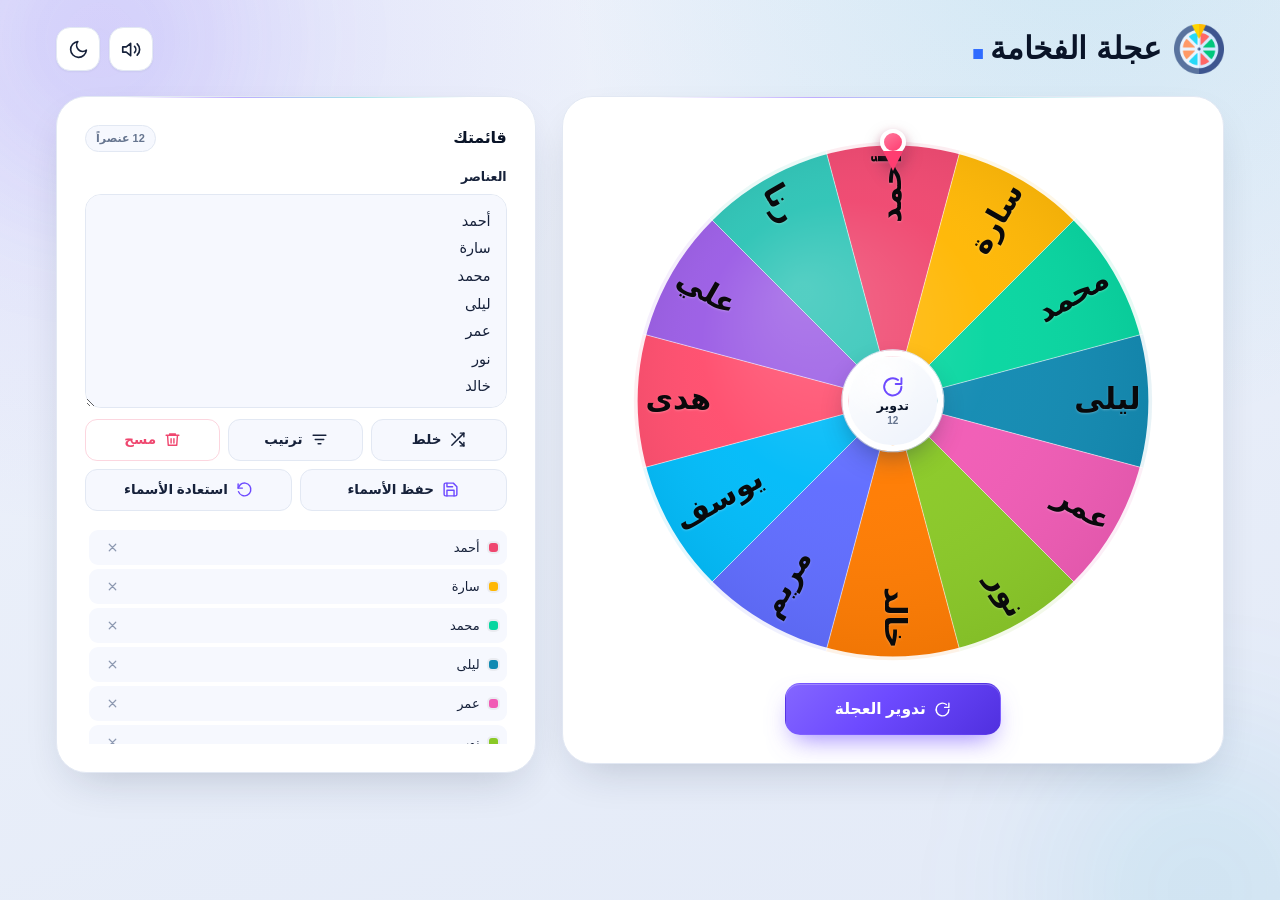
==== index.html @ 4a67983e "Add files via upload" ====
<!DOCTYPE html>
<html lang="ar" dir="rtl" data-theme="light">
<head>
  <meta charset="UTF-8" />
  <meta name="viewport" content="width=device-width, initial-scale=1.0, viewport-fit=cover" />
  <meta name="description" content="عجلة الفخامة — عجلة تفاعلية لاختيار اسم أو خيار عشوائي." />
  <meta id="themeColorMeta" name="theme-color" content="#f2f5fb" />
  <title>عجلة الفخامة — اختيار عشوائي</title>
  <link rel="icon" type="image/png" href="logo.png" />

  <!-- Set the theme before CSS paints to avoid a flash of the wrong theme. -->
  <script>
    (function () {
      try {
        var saved = localStorage.getItem("wheel.theme");
        var theme = saved || (window.matchMedia && window.matchMedia("(prefers-color-scheme: dark)").matches ? "dark" : "light");
        document.documentElement.dataset.theme = theme;
      } catch (error) {
        document.documentElement.dataset.theme = "light";
      }
    })();
  </script>

  <link rel="stylesheet" href="style.css" />
  <script src="script.js" defer></script>
</head>
<body>
  <div class="bg-orb bg-orb--one" aria-hidden="true"></div>
  <div class="bg-orb bg-orb--two" aria-hidden="true"></div>

  <div class="app">
    <header class="topbar">
      <div class="brand">
        <span class="brand__mark" aria-hidden="true">
          <img src="logo.png" alt="" width="512" height="512" decoding="async" />
        </span>
        <div class="brand__text">
          <h1>عجلة الفخامة<span class="brand__dot">.</span></h1>
        </div>
      </div>

      <div class="topbar__actions">
        <button id="soundToggle" class="icon-btn" type="button" aria-pressed="true" aria-label="إيقاف الصوت" title="إيقاف الصوت" data-sound="on">
          <svg class="icon icon--sound-on" viewBox="0 0 24 24" fill="none" stroke="currentColor" stroke-width="1.9" stroke-linecap="round" stroke-linejoin="round" aria-hidden="true">
            <path d="M11 5 6 9H2v6h4l5 4V5Z" />
            <path d="M15.5 8.5a5 5 0 0 1 0 7" />
            <path d="M18.5 5.5a9 9 0 0 1 0 13" />
          </svg>
          <svg class="icon icon--sound-off" viewBox="0 0 24 24" fill="none" stroke="currentColor" stroke-width="1.9" stroke-linecap="round" stroke-linejoin="round" aria-hidden="true">
            <path d="M11 5 6 9H2v6h4l5 4V5Z" />
            <path d="m16 9 6 6" />
            <path d="m22 9-6 6" />
          </svg>
        </button>

        <button id="themeToggle" class="icon-btn" type="button" aria-label="التبديل إلى الوضع الداكن" title="التبديل إلى الوضع الداكن">
          <svg class="icon icon--sun" viewBox="0 0 24 24" fill="none" stroke="currentColor" stroke-width="1.9" stroke-linecap="round" stroke-linejoin="round" aria-hidden="true">
            <circle cx="12" cy="12" r="4" />
            <path d="M12 2v2M12 20v2M4.93 4.93l1.41 1.41M17.66 17.66l1.41 1.41M2 12h2M20 12h2M4.93 19.07l1.41-1.41M17.66 6.34l1.41-1.41" />
          </svg>
          <svg class="icon icon--moon" viewBox="0 0 24 24" fill="none" stroke="currentColor" stroke-width="1.9" stroke-linecap="round" stroke-linejoin="round" aria-hidden="true">
            <path d="M21 12.79A9 9 0 1 1 11.21 3 7 7 0 0 0 21 12.79Z" />
          </svg>
        </button>
      </div>
    </header>

    <main class="layout">
      <section id="wheelCard" class="card wheel-card" aria-label="العجلة">
        <div class="wheel-stage" id="wheelStage">
          <div class="pointer" id="pointer" aria-hidden="true">
            <span class="pointer__cap"></span>
            <span class="pointer__tip"></span>
          </div>

          <canvas id="wheel" role="img" aria-label="عجلة فخامة ملونة. اضغط للتدوير."></canvas>

          <div class="empty-state" id="emptyState" hidden>
            <div class="empty-state__inner">
              <span class="empty-state__icon" aria-hidden="true">
                <svg viewBox="0 0 24 24" fill="none" stroke="currentColor" stroke-width="1.8" stroke-linecap="round" stroke-linejoin="round">
                  <circle cx="12" cy="12" r="9" />
                  <path d="M12 8v8M8 12h8" />
                </svg>
              </span>
              <strong>العجلة فارغة</strong>
              <p>أضف عنصراً واحداً على الأقل من القائمة لتبدأ.</p>
              <button id="emptyAddBtn" class="btn btn--ghost btn--sm" type="button">إضافة عناصر</button>
            </div>
          </div>

          <button class="hub" id="hub" type="button" aria-label="تدوير العجلة">
            <span class="hub__icon" aria-hidden="true">
              <svg viewBox="0 0 24 24" fill="none" stroke="currentColor" stroke-width="2" stroke-linecap="round" stroke-linejoin="round">
                <path d="M21 12a9 9 0 1 1-3.5-7.1" />
                <path d="M21 3v6h-6" />
              </svg>
            </span>
            <span class="hub__label">تدوير</span>
            <span class="hub__count" id="hubCount">12</span>
          </button>
        </div>

        <div class="wheel-actions">
          <button id="spinBtn" class="btn btn--primary btn--lg" type="button" aria-label="تدوير العجلة">
            <span class="btn__spinner" aria-hidden="true"></span>
            <svg class="btn__icon" viewBox="0 0 24 24" fill="none" stroke="currentColor" stroke-width="2" stroke-linecap="round" stroke-linejoin="round" aria-hidden="true">
              <path d="M21 12a9 9 0 1 1-3.5-7.1" />
              <path d="M21 3v6h-6" />
            </svg>
            <span class="btn__label">تدوير العجلة</span>
          </button>
        </div>

        <div class="last-result" id="lastResult" hidden>
          <span class="last-result__dot" id="lastResultDot" aria-hidden="true"></span>
          <span>آخر فائز:</span>
          <strong id="lastResultName"></strong>
        </div>
      </section>

      <aside class="card editor-card" aria-label="قائمة العناصر">
        <div class="card__head">
          <p class="eyebrow eyebrow--card">قائمتك</p>
          <span class="count-badge" id="countBadge" aria-live="polite">12 عنصراً</span>
        </div>

        <label class="field-label" for="entries">
          <span>العناصر</span>
        </label>
        <textarea id="entries" class="entries-input" spellcheck="false" autocomplete="off" placeholder="اكتب كل اسم في سطر منفصل…"></textarea>

        <div class="editor-toolbar">
          <button id="shuffleBtn" class="btn btn--ghost" type="button">
            <svg viewBox="0 0 24 24" fill="none" stroke="currentColor" stroke-width="2" stroke-linecap="round" stroke-linejoin="round" aria-hidden="true">
              <path d="M16 3h5v5" />
              <path d="M4 20 21 3" />
              <path d="M21 16v5h-5" />
              <path d="m15 15 6 6" />
              <path d="m4 4 5 5" />
            </svg>
            <span class="btn__label">خلط</span>
          </button>
          <button id="sortBtn" class="btn btn--ghost" type="button">
            <svg viewBox="0 0 24 24" fill="none" stroke="currentColor" stroke-width="2" stroke-linecap="round" stroke-linejoin="round" aria-hidden="true">
              <path d="M3 6h18M6 12h12M10 18h4" />
            </svg>
            <span class="btn__label">ترتيب</span>
          </button>
          <button id="clearBtn" class="btn btn--ghost btn--danger-ghost" type="button">
            <svg viewBox="0 0 24 24" fill="none" stroke="currentColor" stroke-width="2" stroke-linecap="round" stroke-linejoin="round" aria-hidden="true">
              <path d="M3 6h18M8 6V4h8v2M19 6l-1 14H6L5 6M10 11v6M14 11v6" />
            </svg>
            <span class="btn__label">مسح</span>
          </button>
          <button id="saveNamesBtn" class="btn btn--ghost btn--wide" type="button" title="حفظ القائمة الحالية في هذا المتصفح">
            <svg viewBox="0 0 24 24" fill="none" stroke="currentColor" stroke-width="2" stroke-linecap="round" stroke-linejoin="round" aria-hidden="true">
              <path d="M19 21H5a2 2 0 0 1-2-2V5a2 2 0 0 1 2-2h11l5 5v11a2 2 0 0 1-2 2Z" />
              <path d="M17 21v-8H7v8" />
              <path d="M7 3v5h8" />
            </svg>
            <span class="btn__label">حفظ الأسماء</span>
          </button>
          <button id="restoreNamesBtn" class="btn btn--ghost btn--wide" type="button" title="استعادة الأسماء المحفوظة">
            <svg viewBox="0 0 24 24" fill="none" stroke="currentColor" stroke-width="2" stroke-linecap="round" stroke-linejoin="round" aria-hidden="true">
              <path d="M3 4v6h6" />
              <path d="M3.5 15a9 9 0 1 0 2.6-9.9L3 10" />
            </svg>
            <span class="btn__label">استعادة الأسماء</span>
          </button>
        </div>

        <ul id="entriesList" class="entries-list" aria-label="عناصر العجلة"></ul>
      </aside>
    </main>
  </div>

  <div class="modal" id="winnerModal" hidden>
    <div class="modal__backdrop" data-close-modal></div>
    <div class="modal__card" id="winnerCard" role="dialog" aria-modal="true" aria-labelledby="winnerName">
      <button class="modal__close" id="modalCloseIcon" type="button" data-close-modal aria-label="إغلاق">
        <svg viewBox="0 0 24 24" fill="none" stroke="currentColor" stroke-width="2.2" stroke-linecap="round" aria-hidden="true">
          <path d="m6 6 12 12M18 6 6 18" />
        </svg>
      </button>

      <p class="eyebrow">الفائز هو</p>

      <div class="winner-stage" id="winnerStage">
        <span class="winner-stage__glow" aria-hidden="true"></span>
        <div class="fire-wrapper">
          <h2 class="winner-name" id="winnerName"></h2>
          <div class="fire-sparks" aria-hidden="true">
            <span class="spark"></span>
            <span class="spark"></span>
            <span class="spark"></span>
            <span class="spark"></span>
            <span class="spark"></span>
            <span class="spark"></span>
          </div>
        </div>
      </div>

      <div class="modal__actions">
        <button id="closeModalBtn" class="btn btn--primary" type="button">إغلاق</button>
      </div>
    </div>
    <div class="confetti-layer" id="confettiLayer" aria-hidden="true"></div>
  </div>

  <div class="toast" id="toast" role="status" aria-live="polite"></div>
</body>
</html>
---- style.css ----
/* ==========================================================================
   عجلة الفخامة — style.css
   واجهة عربية RTL متجاوبة، فاتحة وداكنة، بدون أي اعتماديات خارجية.
   ========================================================================== */

/* Title face: Tajawal 800 (self-hosted subsets) ---------------------------- */
@font-face {
  font-family: "Tajawal Title";
  font-style: normal;
  font-weight: 800;
  font-display: swap;
  src: url("fonts/tajawal-800-arabic.woff2") format("woff2");
  unicode-range: U+0600-06FF, U+0750-077F, U+0870-08FF, U+200C-200E,
    U+2010-2011, U+204F, U+2E41, U+FB50-FDFF, U+FE70-FEFC;
}

@font-face {
  font-family: "Tajawal Title";
  font-style: normal;
  font-weight: 800;
  font-display: swap;
  src: url("fonts/tajawal-800-latin.woff2") format("woff2");
  unicode-range: U+0000-00FF;
}

/* --------------------------------------------------------------------------
   1. Design tokens
   -------------------------------------------------------------------------- */
:root {
  color-scheme: light;

  --bg: #eef2fb;
  --bg-deep: #e3eaf7;
  --surface: #ffffff;
  --surface-2: #f6f8fe;
  --surface-3: #edf2fb;

  --text: #16213a;
  --text-strong: #0a1428;
  --muted: #66758f;
  --muted-2: #8d99b1;

  --border: #e2e8f3;
  --border-strong: #d2dbea;

  --accent: #6d4aff;
  --accent-strong: #5636e8;
  --accent-2: #06a9c7;
  --accent-soft: rgba(109, 74, 255, 0.11);
  --accent-soft-2: rgba(6, 169, 199, 0.12);

  --success: #10b981;
  --warning: #f59e0b;
  --danger: #ef476f;
  --danger-strong: #d92e57;
  --danger-soft: rgba(239, 71, 111, 0.11);

  --pointer: #ff3d71;
  --canvas-ring: rgba(255, 255, 255, 0.9);
  --canvas-line: rgba(255, 255, 255, 0.52);

  --toast-bg: #15213b;
  --toast-text: #ffffff;

  --shadow-xs: 0 1px 2px rgba(20, 33, 64, 0.05);
  --shadow-sm: 0 4px 14px rgba(20, 33, 64, 0.06);
  --shadow-md: 0 18px 46px -18px rgba(20, 33, 64, 0.24);
  --shadow-lg: 0 36px 90px -30px rgba(13, 24, 48, 0.42);
  --ring: 0 0 0 4px rgba(109, 74, 255, 0.16);

  --radius-sm: 10px;
  --radius: 16px;
  --radius-lg: 24px;
  --radius-xl: 30px;

  --font: "Segoe UI", "Noto Sans Arabic", "Noto Kufi Arabic", Tahoma,
    "Helvetica Neue", Arial, system-ui, sans-serif;
  --font-display: "Tajawal Title", "Segoe UI", Tahoma, Arial, sans-serif;
  --brand-dot: #2f6bff;

  --ease-out: cubic-bezier(0.22, 1, 0.36, 1);
  --ease-spring: cubic-bezier(0.2, 1.25, 0.32, 1);
}

[data-theme="dark"] {
  color-scheme: dark;

  --bg: #080c17;
  --bg-deep: #0b1120;
  --surface: #11182a;
  --surface-2: #0d1424;
  --surface-3: #182137;

  --text: #e9eefb;
  --text-strong: #ffffff;
  --muted: #98a4bd;
  --muted-2: #74819b;

  --border: #1e2942;
  --border-strong: #2a3754;

  --accent: #8b6dff;
  --accent-strong: #a18aff;
  --accent-2: #22d3ee;
  --accent-soft: rgba(139, 109, 255, 0.16);
  --accent-soft-2: rgba(34, 211, 238, 0.14);

  --success: #34d399;
  --warning: #fbbf24;
  --danger: #ff5c86;
  --danger-strong: #ff7899;
  --danger-soft: rgba(255, 92, 134, 0.14);

  --pointer: #ff4d7d;
  --canvas-ring: rgba(255, 255, 255, 0.22);
  --canvas-line: rgba(9, 14, 28, 0.38);
  --brand-dot: #6f9bff;

  --toast-bg: #eef3ff;
  --toast-text: #0a1428;

  --shadow-xs: 0 1px 2px rgba(0, 0, 0, 0.25);
  --shadow-sm: 0 4px 16px rgba(0, 0, 0, 0.3);
  --shadow-md: 0 22px 54px -18px rgba(0, 0, 0, 0.6);
  --shadow-lg: 0 40px 100px -30px rgba(0, 0, 0, 0.78);
  --ring: 0 0 0 4px rgba(139, 109, 255, 0.22);
}

/* --------------------------------------------------------------------------
   2. Base
   -------------------------------------------------------------------------- */
*,
*::before,
*::after {
  box-sizing: border-box;
}

[hidden] {
  display: none !important;
}

html {
  min-height: 100%;
  -webkit-text-size-adjust: 100%;
  -webkit-tap-highlight-color: transparent;
}

body {
  min-height: 100vh;
  min-height: 100dvh;
  margin: 0;
  color: var(--text);
  background:
    radial-gradient(circle at 85% -10%, var(--accent-soft-2), transparent 36%),
    radial-gradient(circle at 8% 4%, var(--accent-soft), transparent 34%),
    linear-gradient(160deg, var(--bg) 0%, var(--bg-deep) 100%);
  background-attachment: fixed;
  font-family: var(--font);
  font-size: 16px;
  line-height: 1.5;
  text-rendering: optimizeLegibility;
  -webkit-font-smoothing: antialiased;
  overflow-x: hidden;
  transition: background-color 0.35s ease, color 0.35s ease;
}

body.modal-open {
  overflow: hidden;
}

h1,
h2,
p {
  margin: 0;
}

button,
textarea {
  font: inherit;
  color: inherit;
}

button {
  -webkit-tap-highlight-color: transparent;
}

button:focus-visible,
textarea:focus-visible,
[tabindex]:focus-visible {
  outline: 2px solid var(--accent);
  outline-offset: 3px;
}

button:focus:not(:focus-visible) {
  outline: none;
}

::selection {
  color: #fff;
  background: var(--accent);
}

/* --------------------------------------------------------------------------
   3. Ambient background
   -------------------------------------------------------------------------- */
.bg-orb {
  position: fixed;
  z-index: 0;
  width: 460px;
  height: 460px;
  border-radius: 50%;
  filter: blur(70px);
  pointer-events: none;
  opacity: 0.55;
}

.bg-orb--one {
  top: -190px;
  inset-inline-end: -130px;
  background: radial-gradient(circle, rgba(109, 74, 255, 0.3), transparent 68%);
}

.bg-orb--two {
  bottom: -220px;
  inset-inline-start: -150px;
  background: radial-gradient(circle, rgba(6, 169, 199, 0.24), transparent 68%);
}

[data-theme="dark"] .bg-orb {
  opacity: 0.42;
}

/* --------------------------------------------------------------------------
   4. Shell
   -------------------------------------------------------------------------- */
.app {
  position: relative;
  z-index: 1;
  width: 100%;
  max-width: 1240px;
  margin: 0 auto;
  padding: 24px clamp(14px, 3vw, 36px) 36px;
}

/* --------------------------------------------------------------------------
   5. Top bar
   -------------------------------------------------------------------------- */
.topbar {
  display: flex;
  align-items: center;
  justify-content: space-between;
  gap: 18px;
  margin-bottom: 22px;
}

.brand {
  display: flex;
  align-items: center;
  gap: 12px;
  min-width: 0;
}

.brand__mark {
  flex: 0 0 auto;
  width: 50px;
  height: 50px;
}

.brand__mark img {
  display: block;
  width: 100%;
  height: 100%;
  object-fit: contain;
}

.brand__text {
  min-width: 0;
}

.brand__text h1 {
  color: var(--text-strong);
  font-family: var(--font-display);
  font-size: clamp(26px, 2.4vw, 31px);
  font-weight: 800;
  line-height: 1.25;
  letter-spacing: 0;
  white-space: nowrap;
}

.brand__dot {
  margin-inline-start: 3px;
  color: var(--brand-dot);
  font-size: 2.2em;
  line-height: 0;
}

.topbar__actions {
  display: flex;
  align-items: center;
  gap: 9px;
  flex: 0 0 auto;
}

.icon-btn {
  position: relative;
  display: grid;
  place-items: center;
  width: 44px;
  height: 44px;
  padding: 0;
  border: 1px solid var(--border);
  border-radius: 14px;
  color: var(--text);
  background: var(--surface);
  box-shadow: var(--shadow-xs);
  cursor: pointer;
  transition:
    transform 0.2s var(--ease-out),
    border-color 0.2s ease,
    background-color 0.2s ease,
    box-shadow 0.2s ease;
}

.icon-btn:hover {
  border-color: var(--accent);
  background: var(--surface-2);
  box-shadow: var(--shadow-sm);
  transform: translateY(-1px);
}

.icon-btn:active {
  transform: translateY(0) scale(0.97);
}

.icon-btn .icon {
  width: 21px;
  height: 21px;
}

.icon-btn .icon--sound-off,
.icon-btn .icon--sun {
  display: none;
}

.icon-btn[data-sound="off"] .icon--sound-on {
  display: none;
}

.icon-btn[data-sound="off"] .icon--sound-off {
  display: block;
}

[data-theme="dark"] .icon-btn .icon--moon {
  display: none;
}

[data-theme="dark"] .icon-btn .icon--sun {
  display: block;
}

/* --------------------------------------------------------------------------
   6. Layout and cards
   -------------------------------------------------------------------------- */
.layout {
  display: grid;
  grid-template-columns: minmax(0, 1.16fr) minmax(0, 0.84fr);
  gap: clamp(16px, 2.2vw, 26px);
  align-items: start;
}

.card {
  position: relative;
  border: 1px solid var(--border);
  border-radius: var(--radius-xl);
  background: var(--surface);
  box-shadow: var(--shadow-md);
  padding: clamp(18px, 2.4vw, 28px);
}

.card::before {
  content: "";
  position: absolute;
  top: 0;
  left: 14%;
  right: 14%;
  height: 1px;
  background: linear-gradient(
    90deg,
    transparent,
    rgba(109, 74, 255, 0.45),
    rgba(6, 169, 199, 0.35),
    transparent
  );
  pointer-events: none;
}

.wheel-card {
  overflow: hidden;
}

.editor-card {
  position: sticky;
  top: 20px;
}

.card__head {
  display: flex;
  align-items: center;
  justify-content: space-between;
  gap: 12px;
  margin-bottom: 16px;
}

.eyebrow {
  margin-bottom: 3px;
  color: var(--accent);
  font-size: 11.5px;
  font-weight: 800;
  line-height: 1.4;
}

.eyebrow--card {
  margin-bottom: 0;
  color: var(--text-strong);
  font-size: 16px;
  font-weight: 800;
  line-height: 1.3;
  letter-spacing: -0.2px;
}

/* --------------------------------------------------------------------------
   7. Wheel stage
   -------------------------------------------------------------------------- */
.wheel-stage {
  position: relative;
  isolation: isolate;
  display: grid;
  place-items: center;
  width: min(100%, 548px);
  aspect-ratio: 1;
  margin: 2px auto 8px;
  touch-action: manipulation;
  user-select: none;
  -webkit-user-select: none;
}

#wheel {
  display: block;
  width: calc(100% - 24px);
  height: auto;
  aspect-ratio: 1;
  border-radius: 50%;
  transform: rotate(0deg);
  transform-origin: 50% 50%;
  will-change: transform;
  cursor: pointer;
}

.wheel-stage.is-spinning #wheel {
  cursor: default;
}

.wheel-stage.is-empty .hub {
  display: none;
}

/* Pointer ------------------------------------------------------------------ */
.pointer {
  position: absolute;
  z-index: 5;
  top: 0;
  left: 50%;
  width: 38px;
  height: 56px;
  transform: translateX(-50%);
  pointer-events: none;
  filter: drop-shadow(0 7px 8px rgba(16, 26, 50, 0.28));
}

.pointer__cap {
  position: absolute;
  top: 2px;
  left: 50%;
  width: 26px;
  height: 26px;
  border: 4px solid var(--surface);
  border-radius: 50%;
  background: linear-gradient(145deg, #ff799c, var(--pointer));
  transform: translateX(-50%);
  box-shadow: 0 4px 10px rgba(255, 61, 113, 0.34);
}

.pointer__tip {
  position: absolute;
  top: 24px;
  left: 50%;
  width: 0;
  height: 0;
  border-top: 20px solid var(--pointer);
  border-inline-start: 10px solid transparent;
  border-inline-end: 10px solid transparent;
  transform: translateX(-50%);
  transform-origin: 50% 0;
}

/* Hub ---------------------------------------------------------------------- */
.hub {
  position: absolute;
  z-index: 6;
  top: 50%;
  left: 50%;
  display: flex;
  flex-direction: column;
  align-items: center;
  justify-content: center;
  gap: 1px;
  width: clamp(82px, 18.5%, 105px);
  aspect-ratio: 1;
  padding: 0;
  border: 6px solid var(--surface);
  border-radius: 50%;
  color: var(--text);
  background:
    radial-gradient(circle at 34% 24%, rgba(255, 255, 255, 0.8), transparent 46%),
    linear-gradient(145deg, var(--surface), var(--surface-3));
  box-shadow:
    0 12px 28px -8px rgba(17, 30, 58, 0.45),
    inset 0 1px 0 rgba(255, 255, 255, 0.65),
    0 0 0 1px var(--border);
  transform: translate(-50%, -50%);
  cursor: pointer;
  transition:
    transform 0.24s var(--ease-spring),
    box-shadow 0.24s ease;
}

[data-theme="dark"] .hub {
  background:
    radial-gradient(circle at 34% 24%, rgba(255, 255, 255, 0.11), transparent 48%),
    linear-gradient(145deg, var(--surface-3), var(--surface));
  box-shadow:
    0 14px 30px -8px rgba(0, 0, 0, 0.7),
    inset 0 1px 0 rgba(255, 255, 255, 0.08),
    0 0 0 1px var(--border-strong);
}

.hub:hover:not(:disabled) {
  transform: translate(-50%, -50%) scale(1.045);
  box-shadow:
    0 16px 34px -8px rgba(17, 30, 58, 0.5),
    inset 0 1px 0 rgba(255, 255, 255, 0.7),
    0 0 0 1px var(--accent);
}

.hub:active:not(:disabled) {
  transform: translate(-50%, -50%) scale(0.98);
}

.hub:disabled {
  cursor: not-allowed;
  opacity: 0.62;
}

.hub__icon {
  display: grid;
  place-items: center;
  color: var(--accent);
}

.hub__icon svg {
  width: 23px;
  height: 23px;
}

.hub__label {
  color: var(--text-strong);
  font-size: 12.5px;
  font-weight: 800;
  line-height: 1.2;
}

.hub__count {
  color: var(--muted);
  font-size: 10px;
  font-weight: 700;
  line-height: 1.1;
}

body.is-spinning .hub__icon {
  animation: spin 1.1s linear infinite;
}

body.is-spinning .hub__label {
  color: var(--accent);
}

/* Empty state -------------------------------------------------------------- */
.empty-state {
  position: absolute;
  z-index: 4;
  inset: 7%;
  display: grid;
  place-items: center;
  padding: 22px;
  border: 1px dashed var(--border-strong);
  border-radius: 50%;
  text-align: center;
  background: rgba(255, 255, 255, 0.82);
  backdrop-filter: blur(7px);
  -webkit-backdrop-filter: blur(7px);
}

[data-theme="dark"] .empty-state {
  background: rgba(13, 20, 36, 0.82);
}

.empty-state__inner {
  display: flex;
  flex-direction: column;
  align-items: center;
  max-width: 220px;
}

.empty-state__icon {
  display: grid;
  place-items: center;
  width: 48px;
  height: 48px;
  margin-bottom: 10px;
  border-radius: 50%;
  color: var(--accent);
  background: var(--accent-soft);
}

.empty-state__icon svg {
  width: 25px;
  height: 25px;
}

.empty-state strong {
  color: var(--text-strong);
  font-size: 16px;
  font-weight: 800;
}

.empty-state p {
  margin: 4px 0 12px;
  color: var(--muted);
  font-size: 12px;
  line-height: 1.6;
}

/* --------------------------------------------------------------------------
   8. Buttons
   -------------------------------------------------------------------------- */
.btn {
  display: inline-flex;
  align-items: center;
  justify-content: center;
  gap: 8px;
  min-height: 42px;
  padding: 10px 16px;
  border: 1px solid transparent;
  border-radius: 12px;
  font-size: 13.5px;
  font-weight: 700;
  line-height: 1.2;
  white-space: nowrap;
  text-decoration: none;
  cursor: pointer;
  transition:
    transform 0.18s var(--ease-out),
    background-color 0.18s ease,
    border-color 0.18s ease,
    box-shadow 0.18s ease,
    opacity 0.18s ease;
}

.btn svg {
  width: 17px;
  height: 17px;
  flex: 0 0 auto;
}

.btn:hover:not(:disabled) {
  transform: translateY(-1px);
}

.btn:active:not(:disabled) {
  transform: translateY(0) scale(0.985);
}

.btn:disabled {
  opacity: 0.48;
  cursor: not-allowed;
  transform: none !important;
  box-shadow: none !important;
}

.btn--primary {
  color: #fff;
  background: linear-gradient(135deg, #8466ff 0%, var(--accent) 44%, #5030df 100%);
  box-shadow:
    0 12px 26px -9px rgba(109, 74, 255, 0.7),
    inset 0 1px 0 rgba(255, 255, 255, 0.24);
}

.btn--primary:hover:not(:disabled) {
  box-shadow:
    0 16px 32px -10px rgba(109, 74, 255, 0.82),
    inset 0 1px 0 rgba(255, 255, 255, 0.3);
}

.btn--ghost {
  color: var(--text);
  border-color: var(--border);
  background: var(--surface-2);
}

.btn--ghost:hover:not(:disabled) {
  color: var(--accent);
  border-color: rgba(109, 74, 255, 0.38);
  background: var(--surface);
}

.btn--danger-ghost {
  color: var(--danger);
  border-color: rgba(239, 71, 111, 0.22);
  background: transparent;
}

.btn--danger-ghost:hover:not(:disabled) {
  color: var(--danger);
  border-color: rgba(239, 71, 111, 0.45);
  background: var(--danger-soft);
}

.btn--danger-ghost.is-armed {
  color: #fff;
  border-color: transparent;
  background: var(--danger);
  box-shadow: 0 8px 20px -8px rgba(239, 71, 111, 0.6);
}

.btn--lg {
  min-height: 52px;
  padding: 14px 28px;
  border-radius: 15px;
  font-size: 15.5px;
  font-weight: 800;
}

.btn--sm {
  min-height: 36px;
  padding: 8px 13px;
  font-size: 12px;
  border-radius: 10px;
}

.btn__spinner {
  display: none;
  width: 17px;
  height: 17px;
  border: 2px solid rgba(255, 255, 255, 0.35);
  border-top-color: #fff;
  border-radius: 50%;
  animation: spin 0.7s linear infinite;
}

body.is-spinning #spinBtn .btn__spinner {
  display: block;
}

body.is-spinning #spinBtn .btn__icon {
  display: none;
}

body.is-spinning #spinBtn {
  cursor: progress;
}

.wheel-actions {
  display: flex;
  align-items: center;
  justify-content: center;
  gap: 16px;
  flex-wrap: wrap;
  margin-top: 6px;
}

.wheel-actions .btn--primary {
  min-width: 216px;
}

/* Last result -------------------------------------------------------------- */
.last-result {
  display: flex;
  align-items: center;
  justify-content: center;
  gap: 7px;
  width: fit-content;
  max-width: 100%;
  margin: 16px auto 0;
  padding: 8px 14px;
  border: 1px solid var(--border);
  border-radius: 999px;
  color: var(--muted);
  background: var(--surface-2);
  font-size: 12px;
  font-weight: 600;
}

.last-result strong {
  max-width: 180px;
  color: var(--text-strong);
  font-weight: 800;
  overflow: hidden;
  text-overflow: ellipsis;
  white-space: nowrap;
}

.last-result__dot {
  width: 9px;
  height: 9px;
  flex: 0 0 auto;
  border-radius: 50%;
  background: var(--accent);
  box-shadow: 0 0 0 3px var(--accent-soft);
}

/* --------------------------------------------------------------------------
   9. Editor
   -------------------------------------------------------------------------- */
.count-badge {
  flex: 0 0 auto;
  padding: 6px 10px;
  border: 1px solid var(--border);
  border-radius: 999px;
  color: var(--muted);
  background: var(--surface-2);
  font-size: 11px;
  font-weight: 700;
  line-height: 1.2;
  white-space: nowrap;
}

.field-label {
  display: flex;
  align-items: baseline;
  justify-content: space-between;
  gap: 10px;
  margin: 2px 0 7px;
  color: var(--text);
  font-size: 12.5px;
  font-weight: 800;
}

.entries-input {
  display: block;
  width: 100%;
  min-height: 214px;
  max-height: 42vh;
  padding: 13px 15px;
  border: 1.5px solid var(--border);
  border-radius: var(--radius);
  color: var(--text);
  background: var(--surface-2);
  font-family: var(--font);
  font-size: 14.5px;
  line-height: 1.9;
  resize: vertical;
  outline: none;
  scrollbar-width: thin;
  scrollbar-color: var(--border-strong) transparent;
  transition:
    border-color 0.18s ease,
    box-shadow 0.18s ease,
    background-color 0.18s ease,
    opacity 0.18s ease;
}

.entries-input::placeholder {
  color: var(--muted-2);
  opacity: 1;
}

.entries-input:hover:not(:disabled) {
  border-color: var(--border-strong);
}

.entries-input:focus {
  border-color: var(--accent);
  background: var(--surface);
  box-shadow: var(--ring);
}

.entries-input:disabled {
  cursor: progress;
  opacity: 0.58;
}

.editor-toolbar {
  display: grid;
  grid-template-columns: repeat(6, minmax(0, 1fr));
  gap: 8px;
  margin: 11px 0 19px;
}

.editor-toolbar .btn {
  min-width: 0;
  padding-inline: 9px;
}

.editor-toolbar .btn:nth-child(-n + 3) {
  grid-column: span 2;
}

.editor-toolbar .btn--wide {
  grid-column: span 3;
}

.editor-toolbar .btn--wide svg {
  color: var(--accent);
}

.entries-list {
  display: flex;
  flex-direction: column;
  gap: 4px;
  max-height: 214px;
  margin: 0;
  padding: 0 0 0 4px;
  overflow-y: auto;
  list-style: none;
  scrollbar-width: thin;
  scrollbar-color: var(--border-strong) transparent;
}

.entries-list::-webkit-scrollbar,
.entries-input::-webkit-scrollbar {
  width: 7px;
}

.entries-list::-webkit-scrollbar-thumb,
.entries-input::-webkit-scrollbar-thumb {
  border: 2px solid transparent;
  border-radius: 99px;
  background: var(--border-strong);
  background-clip: padding-box;
}

.entry-item {
  display: flex;
  align-items: center;
  gap: 9px;
  min-height: 35px;
  padding: 6px 8px 6px 10px;
  border: 1px solid transparent;
  border-radius: 9px;
  background: var(--surface-2);
  transition:
    border-color 0.16s ease,
    background-color 0.16s ease;
}

.entry-item:hover {
  border-color: var(--border);
  background: var(--surface);
}

.entry-item__swatch {
  width: 9px;
  height: 9px;
  flex: 0 0 auto;
  border-radius: 3px;
  background: var(--swatch, var(--accent));
  box-shadow: 0 0 0 2px rgba(128, 128, 128, 0.1);
}

.entry-item__label {
  flex: 1;
  min-width: 0;
  color: var(--text);
  font-size: 13px;
  overflow: hidden;
  text-overflow: ellipsis;
  white-space: nowrap;
}

.entry-item__remove {
  display: grid;
  place-items: center;
  width: 25px;
  height: 25px;
  flex: 0 0 auto;
  padding: 0;
  border: 0;
  border-radius: 7px;
  color: var(--muted-2);
  background: transparent;
  cursor: pointer;
  transition:
    color 0.16s ease,
    background-color 0.16s ease;
}

.entry-item__remove:hover {
  color: var(--danger);
  background: var(--danger-soft);
}

.entry-item__remove svg {
  width: 13px;
  height: 13px;
}

.entries-list__empty {
  padding: 18px 12px;
  border: 1px dashed var(--border);
  border-radius: 10px;
  color: var(--muted-2);
  text-align: center;
  font-size: 12px;
  font-weight: 600;
}

/* --------------------------------------------------------------------------
   10. Winner modal
   -------------------------------------------------------------------------- */
.modal {
  position: fixed;
  z-index: 100;
  inset: 0;
  display: grid;
  place-items: center;
  padding: 20px;
}

.modal__backdrop {
  position: absolute;
  inset: 0;
  background: rgba(6, 10, 21, 0.62);
  -webkit-backdrop-filter: blur(9px) saturate(120%);
  backdrop-filter: blur(9px) saturate(120%);
  animation: fadeIn 0.24s ease both;
}

.modal__card {
  position: relative;
  z-index: 2;
  width: min(432px, 100%);
  max-height: calc(100dvh - 40px);
  padding: 34px 28px 26px;
  overflow: auto;
  border: 1px solid var(--border);
  border-radius: var(--radius-xl);
  background: var(--surface);
  box-shadow: var(--shadow-lg);
  text-align: center;
  animation: modalPop 0.46s var(--ease-spring) both;
  scrollbar-width: thin;
}

.modal__card::before {
  content: "";
  position: absolute;
  top: 0;
  left: 18%;
  right: 18%;
  height: 2px;
  border-radius: 99px;
  background: linear-gradient(90deg, transparent, var(--winner-color, var(--accent)), var(--accent-2), transparent);
}

.modal__close {
  position: absolute;
  top: 14px;
  inset-inline-end: 14px;
  display: grid;
  place-items: center;
  width: 34px;
  height: 34px;
  padding: 0;
  border: 1px solid transparent;
  border-radius: 11px;
  color: var(--muted);
  background: transparent;
  cursor: pointer;
  transition:
    color 0.16s ease,
    background-color 0.16s ease,
    border-color 0.16s ease;
}

.modal__close:hover {
  color: var(--text);
  border-color: var(--border);
  background: var(--surface-2);
}

.modal__close svg {
  width: 17px;
  height: 17px;
}

.modal__card .eyebrow {
  margin-bottom: 8px;
  color: var(--muted);
  font-size: 12px;
  font-weight: 700;
  letter-spacing: 0.02em;
}

/* Fire stage --------------------------------------------------------------- */
.winner-stage {
  position: relative;
  margin: 6px 0 24px;
  padding: 28px 22px 32px;
  border-radius: 18px;
  overflow: hidden;
  isolation: isolate;
  background:
    radial-gradient(110% 120% at 50% 118%, rgba(255, 93, 0, 0.34) 0%, rgba(255, 93, 0, 0) 58%),
    linear-gradient(180deg, #1b1f27 0%, #0b0d12 100%);
  border: 1px solid rgba(255, 255, 255, 0.08);
  box-shadow:
    inset 0 1px 0 rgba(255, 255, 255, 0.09),
    0 18px 36px -24px rgba(0, 0, 0, 0.9);
}

.winner-stage__glow {
  position: absolute;
  z-index: 0;
  inset: auto -12% -52% -12%;
  height: 78%;
  background: radial-gradient(
    closest-side,
    rgba(255, 122, 0, 0.55),
    rgba(255, 60, 0, 0.18) 55%,
    transparent 76%
  );
  filter: blur(14px);
  animation: emberPulse 2.6s ease-in-out infinite alternate;
  pointer-events: none;
}

.fire-wrapper {
  position: relative;
  z-index: 1;
  display: inline-block;
  max-width: 100%;
}

.winner-name {
  margin: 0;
  color: #fff;
  background: linear-gradient(
    180deg,
    #ffffff 0%,
    #fff3b8 16%,
    #ffe600 38%,
    #ff8a00 66%,
    #ff2d00 88%,
    #c90000 100%
  );
  -webkit-background-clip: text;
  background-clip: text;
  -webkit-text-fill-color: transparent;
  font-size: clamp(34px, 7.4vw, 56px);
  font-weight: 900;
  line-height: 1.28;
  letter-spacing: 0;
  overflow-wrap: anywhere;
  word-break: break-word;
  filter: drop-shadow(0 0 6px rgba(255, 176, 24, 0.55))
    drop-shadow(0 0 18px rgba(255, 96, 0, 0.45))
    drop-shadow(0 0 34px rgba(255, 42, 0, 0.28));
  animation: fireFlicker 1.8s ease-in-out infinite alternate;
}

.fire-sparks {
  position: absolute;
  z-index: 2;
  inset: 0;
  pointer-events: none;
}

.spark {
  position: absolute;
  bottom: 7%;
  width: 5px;
  height: 5px;
  border-radius: 50%;
  background: radial-gradient(circle, #fff6c4 0%, #ffb703 46%, #ff5d00 100%);
  box-shadow:
    0 0 9px rgba(255, 132, 0, 0.95),
    0 0 18px rgba(255, 64, 0, 0.55);
  opacity: 0;
  animation: sparkRise 1.8s ease-in infinite;
}

.spark:nth-child(1) {
  left: 9%;
  animation-delay: 0.15s;
  animation-duration: 1.5s;
}

.spark:nth-child(2) {
  left: 26%;
  width: 3px;
  height: 3px;
  animation-delay: 0.55s;
  animation-duration: 1.75s;
}

.spark:nth-child(3) {
  left: 42%;
  animation-delay: 0.3s;
  animation-duration: 1.35s;
}

.spark:nth-child(4) {
  left: 58%;
  width: 4px;
  height: 4px;
  animation-delay: 0.75s;
  animation-duration: 1.9s;
}

.spark:nth-child(5) {
  left: 74%;
  animation-delay: 0.2s;
  animation-duration: 1.6s;
}

.spark:nth-child(6) {
  left: 90%;
  width: 3px;
  height: 3px;
  animation-delay: 0.65s;
  animation-duration: 1.45s;
}

.modal__actions {
  display: grid;
  grid-template-columns: 1fr;
  gap: 9px;
  max-width: 260px;
  margin: 0 auto;
}

.modal__actions .btn {
  width: 100%;
  min-height: 45px;
}

/* Confetti ----------------------------------------------------------------- */
.confetti-layer {
  position: fixed;
  z-index: 1;
  inset: 0;
  overflow: hidden;
  pointer-events: none;
}

.confetti-piece {
  position: absolute;
  top: 42%;
  left: 50%;
  width: var(--size, 9px);
  height: calc(var(--size, 9px) * 1.45);
  border-radius: 2px;
  background: var(--color, var(--accent));
  opacity: 0;
  animation: confettiFall var(--duration, 1.9s) cubic-bezier(0.18, 0.72, 0.3, 1)
    var(--delay, 0s) forwards;
  will-change: transform, opacity;
}

/* --------------------------------------------------------------------------
   11. Toast
   -------------------------------------------------------------------------- */
.toast {
  position: fixed;
  z-index: 200;
  bottom: max(22px, env(safe-area-inset-bottom));
  left: 50%;
  max-width: calc(100vw - 32px);
  padding: 11px 17px;
  border-inline-start: 3px solid var(--accent);
  border-radius: 12px;
  color: var(--toast-text);
  background: var(--toast-bg);
  box-shadow: 0 18px 40px -14px rgba(0, 0, 0, 0.55);
  font-size: 12.5px;
  font-weight: 600;
  line-height: 1.5;
  text-align: center;
  opacity: 0;
  visibility: hidden;
  transform: translate(-50%, 14px);
  transition:
    opacity 0.24s ease,
    transform 0.24s var(--ease-out),
    visibility 0.24s ease;
  pointer-events: none;
}

.toast.is-visible {
  opacity: 1;
  visibility: visible;
  transform: translate(-50%, 0);
}

/* --------------------------------------------------------------------------
   12. Motion
   -------------------------------------------------------------------------- */
@keyframes spin {
  to {
    transform: rotate(360deg);
  }
}

@keyframes fadeIn {
  from {
    opacity: 0;
  }
  to {
    opacity: 1;
  }
}

@keyframes modalPop {
  0% {
    opacity: 0;
    transform: translateY(22px) scale(0.94);
  }
  100% {
    opacity: 1;
    transform: translateY(0) scale(1);
  }
}

@keyframes confettiFall {
  0% {
    opacity: 0;
    transform: translate3d(0, 0, 0) rotate(0deg) scale(0.8);
  }
  8% {
    opacity: 1;
  }
  45% {
    opacity: 1;
    transform: translate3d(var(--midx, 0px), var(--midy, -90px), 0)
      rotate(var(--midrot, 75deg)) scale(1);
  }
  100% {
    opacity: 0;
    transform: translate3d(var(--dx, 0px), var(--dy, 480px), 0)
      rotate(var(--rot, 360deg)) scale(0.9);
  }
}

@keyframes fireFlicker {
  0% {
    transform: scale(1);
    filter: drop-shadow(0 0 6px rgba(255, 176, 24, 0.5))
      drop-shadow(0 0 16px rgba(255, 96, 0, 0.4))
      drop-shadow(0 0 30px rgba(255, 42, 0, 0.22));
  }
  50% {
    transform: scale(1.015);
  }
  100% {
    transform: scale(0.995);
    filter: drop-shadow(0 0 8px rgba(255, 196, 48, 0.65))
      drop-shadow(0 0 22px rgba(255, 82, 0, 0.5))
      drop-shadow(0 0 40px rgba(255, 30, 0, 0.32));
  }
}

@keyframes emberPulse {
  from {
    opacity: 0.6;
    transform: scale(0.96);
  }
  to {
    opacity: 0.95;
    transform: scale(1.04);
  }
}

@keyframes sparkRise {
  0% {
    opacity: 0;
    transform: translateY(6px) scale(0.7);
  }
  18% {
    opacity: 1;
  }
  70% {
    opacity: 0.7;
  }
  100% {
    opacity: 0;
    transform: translateY(-58px) scale(0.25);
  }
}

/* --------------------------------------------------------------------------
   13. Responsive
   -------------------------------------------------------------------------- */
@media (max-width: 1040px) {
  .layout {
    grid-template-columns: minmax(0, 1fr);
  }

  .editor-card {
    position: static;
  }

  .wheel-stage {
    max-width: 500px;
  }

  .entries-list {
    max-height: 240px;
  }
}

@media (max-width: 680px) {
  .app {
    padding: 15px 12px 26px;
  }

  .topbar {
    margin-bottom: 15px;
  }

  .brand {
    gap: 9px;
  }

  .brand__mark {
    width: 42px;
    height: 42px;
  }

  .brand__text h1 {
    font-size: 22px;
  }

  .icon-btn {
    width: 40px;
    height: 40px;
    border-radius: 12px;
  }

  .icon-btn .icon {
    width: 19px;
    height: 19px;
  }

  .card {
    border-radius: var(--radius-lg);
    padding: 16px 14px;
  }

  .card__head {
    margin-bottom: 13px;
  }

  .eyebrow {
    font-size: 10.5px;
  }

  .eyebrow--card {
    font-size: 15px;
  }

  .count-badge {
    padding: 6px 9px;
    font-size: 10.5px;
  }

  .wheel-stage {
    width: calc(100% - 4px);
  }

  #wheel {
    width: calc(100% - 16px);
  }

  .pointer {
    width: 32px;
    height: 48px;
  }

  .pointer__cap {
    width: 23px;
    height: 23px;
    border-width: 3px;
  }

  .pointer__tip {
    top: 21px;
    border-top: 17px solid var(--pointer);
    border-inline-start-width: 9px;
    border-inline-end-width: 9px;
  }

  .hub {
    width: clamp(74px, 22%, 92px);
    border-width: 5px;
  }

  .hub__icon svg {
    width: 20px;
    height: 20px;
  }

  .hub__label {
    font-size: 11.5px;
  }

  .hub__count {
    font-size: 9.5px;
  }

  .wheel-actions {
    flex-direction: column;
    gap: 9px;
    margin-top: 9px;
  }

  .wheel-actions .btn--primary {
    width: 100%;
    min-width: 0;
  }

  .btn--lg {
    min-height: 49px;
    padding: 13px 20px;
    font-size: 15px;
  }

  .last-result {
    margin-top: 12px;
    font-size: 11px;
  }

  .entries-input {
    min-height: 172px;
    max-height: 34vh;
    font-size: 14px;
  }

  .editor-toolbar {
    gap: 6px;
    margin: 10px 0 16px;
  }

  .editor-toolbar .btn {
    min-height: 39px;
    padding: 9px 6px;
    font-size: 12px;
    gap: 5px;
  }

  .editor-toolbar .btn svg {
    width: 15px;
    height: 15px;
  }

  .entries-list {
    max-height: 190px;
  }

  .modal {
    padding: 14px;
  }

  .modal__card {
    padding: 30px 16px 21px;
    border-radius: 25px;
  }

  .winner-stage {
    padding: 22px 14px 26px;
    border-radius: 16px;
  }

  .winner-name {
    font-size: clamp(30px, 10vw, 44px);
  }

  .modal__actions {
    gap: 8px;
  }

  .modal__actions .btn {
    min-height: 43px;
    padding-inline: 8px;
    font-size: 12px;
    gap: 5px;
  }

  .modal__actions .btn svg {
    width: 15px;
    height: 15px;
  }
}

@media (max-width: 400px) {
  .topbar__actions {
    gap: 7px;
  }

  .icon-btn {
    width: 38px;
    height: 38px;
  }

  .card__head {
    gap: 8px;
  }

  .entries-list {
    max-height: 170px;
  }
}

/* --------------------------------------------------------------------------
   14. Reduced motion
   -------------------------------------------------------------------------- */
@media (prefers-reduced-motion: reduce) {
  *,
  *::before,
  *::after {
    animation-duration: 0.001ms !important;
    animation-iteration-count: 1 !important;
    transition-duration: 0.001ms !important;
    scroll-behavior: auto !important;
  }

  .confetti-piece {
    display: none;
  }
}
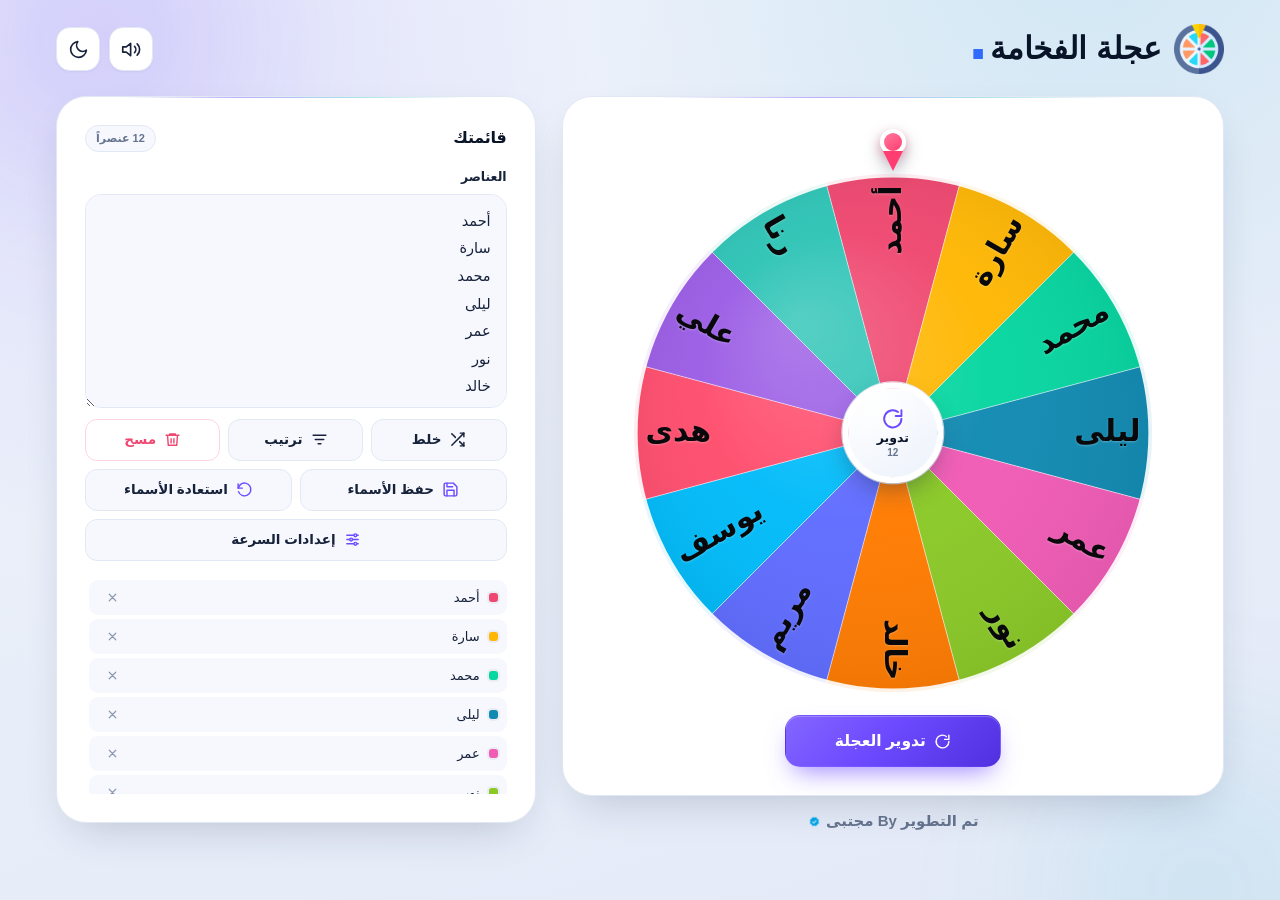
==== commit 67e8348f: "Add files via upload" ====
--- a/index.html
+++ b/index.html
@@ -1,213 +1,284 @@
-<!DOCTYPE html>
-<html lang="ar" dir="rtl" data-theme="light">
-<head>
-  <meta charset="UTF-8" />
-  <meta name="viewport" content="width=device-width, initial-scale=1.0, viewport-fit=cover" />
-  <meta name="description" content="عجلة الفخامة — عجلة تفاعلية لاختيار اسم أو خيار عشوائي." />
-  <meta id="themeColorMeta" name="theme-color" content="#f2f5fb" />
-  <title>عجلة الفخامة — اختيار عشوائي</title>
-  <link rel="icon" type="image/png" href="logo.png" />
-
-  <!-- Set the theme before CSS paints to avoid a flash of the wrong theme. -->
-  <script>
-    (function () {
-      try {
-        var saved = localStorage.getItem("wheel.theme");
-        var theme = saved || (window.matchMedia && window.matchMedia("(prefers-color-scheme: dark)").matches ? "dark" : "light");
-        document.documentElement.dataset.theme = theme;
-      } catch (error) {
-        document.documentElement.dataset.theme = "light";
-      }
-    })();
-  </script>
-
-  <link rel="stylesheet" href="style.css" />
-  <script src="script.js" defer></script>
-</head>
-<body>
-  <div class="bg-orb bg-orb--one" aria-hidden="true"></div>
-  <div class="bg-orb bg-orb--two" aria-hidden="true"></div>
-
-  <div class="app">
-    <header class="topbar">
-      <div class="brand">
-        <span class="brand__mark" aria-hidden="true">
-          <img src="logo.png" alt="" width="512" height="512" decoding="async" />
-        </span>
-        <div class="brand__text">
-          <h1>عجلة الفخامة<span class="brand__dot">.</span></h1>
-        </div>
-      </div>
-
-      <div class="topbar__actions">
-        <button id="soundToggle" class="icon-btn" type="button" aria-pressed="true" aria-label="إيقاف الصوت" title="إيقاف الصوت" data-sound="on">
-          <svg class="icon icon--sound-on" viewBox="0 0 24 24" fill="none" stroke="currentColor" stroke-width="1.9" stroke-linecap="round" stroke-linejoin="round" aria-hidden="true">
-            <path d="M11 5 6 9H2v6h4l5 4V5Z" />
-            <path d="M15.5 8.5a5 5 0 0 1 0 7" />
-            <path d="M18.5 5.5a9 9 0 0 1 0 13" />
-          </svg>
-          <svg class="icon icon--sound-off" viewBox="0 0 24 24" fill="none" stroke="currentColor" stroke-width="1.9" stroke-linecap="round" stroke-linejoin="round" aria-hidden="true">
-            <path d="M11 5 6 9H2v6h4l5 4V5Z" />
-            <path d="m16 9 6 6" />
-            <path d="m22 9-6 6" />
-          </svg>
-        </button>
-
-        <button id="themeToggle" class="icon-btn" type="button" aria-label="التبديل إلى الوضع الداكن" title="التبديل إلى الوضع الداكن">
-          <svg class="icon icon--sun" viewBox="0 0 24 24" fill="none" stroke="currentColor" stroke-width="1.9" stroke-linecap="round" stroke-linejoin="round" aria-hidden="true">
-            <circle cx="12" cy="12" r="4" />
-            <path d="M12 2v2M12 20v2M4.93 4.93l1.41 1.41M17.66 17.66l1.41 1.41M2 12h2M20 12h2M4.93 19.07l1.41-1.41M17.66 6.34l1.41-1.41" />
-          </svg>
-          <svg class="icon icon--moon" viewBox="0 0 24 24" fill="none" stroke="currentColor" stroke-width="1.9" stroke-linecap="round" stroke-linejoin="round" aria-hidden="true">
-            <path d="M21 12.79A9 9 0 1 1 11.21 3 7 7 0 0 0 21 12.79Z" />
-          </svg>
-        </button>
-      </div>
-    </header>
-
-    <main class="layout">
-      <section id="wheelCard" class="card wheel-card" aria-label="العجلة">
-        <div class="wheel-stage" id="wheelStage">
-          <div class="pointer" id="pointer" aria-hidden="true">
-            <span class="pointer__cap"></span>
-            <span class="pointer__tip"></span>
-          </div>
-
-          <canvas id="wheel" role="img" aria-label="عجلة فخامة ملونة. اضغط للتدوير."></canvas>
-
-          <div class="empty-state" id="emptyState" hidden>
-            <div class="empty-state__inner">
-              <span class="empty-state__icon" aria-hidden="true">
-                <svg viewBox="0 0 24 24" fill="none" stroke="currentColor" stroke-width="1.8" stroke-linecap="round" stroke-linejoin="round">
-                  <circle cx="12" cy="12" r="9" />
-                  <path d="M12 8v8M8 12h8" />
-                </svg>
-              </span>
-              <strong>العجلة فارغة</strong>
-              <p>أضف عنصراً واحداً على الأقل من القائمة لتبدأ.</p>
-              <button id="emptyAddBtn" class="btn btn--ghost btn--sm" type="button">إضافة عناصر</button>
-            </div>
-          </div>
-
-          <button class="hub" id="hub" type="button" aria-label="تدوير العجلة">
-            <span class="hub__icon" aria-hidden="true">
-              <svg viewBox="0 0 24 24" fill="none" stroke="currentColor" stroke-width="2" stroke-linecap="round" stroke-linejoin="round">
-                <path d="M21 12a9 9 0 1 1-3.5-7.1" />
-                <path d="M21 3v6h-6" />
-              </svg>
-            </span>
-            <span class="hub__label">تدوير</span>
-            <span class="hub__count" id="hubCount">12</span>
-          </button>
-        </div>
-
-        <div class="wheel-actions">
-          <button id="spinBtn" class="btn btn--primary btn--lg" type="button" aria-label="تدوير العجلة">
-            <span class="btn__spinner" aria-hidden="true"></span>
-            <svg class="btn__icon" viewBox="0 0 24 24" fill="none" stroke="currentColor" stroke-width="2" stroke-linecap="round" stroke-linejoin="round" aria-hidden="true">
-              <path d="M21 12a9 9 0 1 1-3.5-7.1" />
-              <path d="M21 3v6h-6" />
-            </svg>
-            <span class="btn__label">تدوير العجلة</span>
-          </button>
-        </div>
-
-        <div class="last-result" id="lastResult" hidden>
-          <span class="last-result__dot" id="lastResultDot" aria-hidden="true"></span>
-          <span>آخر فائز:</span>
-          <strong id="lastResultName"></strong>
-        </div>
-      </section>
-
-      <aside class="card editor-card" aria-label="قائمة العناصر">
-        <div class="card__head">
-          <p class="eyebrow eyebrow--card">قائمتك</p>
-          <span class="count-badge" id="countBadge" aria-live="polite">12 عنصراً</span>
-        </div>
-
-        <label class="field-label" for="entries">
-          <span>العناصر</span>
-        </label>
-        <textarea id="entries" class="entries-input" spellcheck="false" autocomplete="off" placeholder="اكتب كل اسم في سطر منفصل…"></textarea>
-
-        <div class="editor-toolbar">
-          <button id="shuffleBtn" class="btn btn--ghost" type="button">
-            <svg viewBox="0 0 24 24" fill="none" stroke="currentColor" stroke-width="2" stroke-linecap="round" stroke-linejoin="round" aria-hidden="true">
-              <path d="M16 3h5v5" />
-              <path d="M4 20 21 3" />
-              <path d="M21 16v5h-5" />
-              <path d="m15 15 6 6" />
-              <path d="m4 4 5 5" />
-            </svg>
-            <span class="btn__label">خلط</span>
-          </button>
-          <button id="sortBtn" class="btn btn--ghost" type="button">
-            <svg viewBox="0 0 24 24" fill="none" stroke="currentColor" stroke-width="2" stroke-linecap="round" stroke-linejoin="round" aria-hidden="true">
-              <path d="M3 6h18M6 12h12M10 18h4" />
-            </svg>
-            <span class="btn__label">ترتيب</span>
-          </button>
-          <button id="clearBtn" class="btn btn--ghost btn--danger-ghost" type="button">
-            <svg viewBox="0 0 24 24" fill="none" stroke="currentColor" stroke-width="2" stroke-linecap="round" stroke-linejoin="round" aria-hidden="true">
-              <path d="M3 6h18M8 6V4h8v2M19 6l-1 14H6L5 6M10 11v6M14 11v6" />
-            </svg>
-            <span class="btn__label">مسح</span>
-          </button>
-          <button id="saveNamesBtn" class="btn btn--ghost btn--wide" type="button" title="حفظ القائمة الحالية في هذا المتصفح">
-            <svg viewBox="0 0 24 24" fill="none" stroke="currentColor" stroke-width="2" stroke-linecap="round" stroke-linejoin="round" aria-hidden="true">
-              <path d="M19 21H5a2 2 0 0 1-2-2V5a2 2 0 0 1 2-2h11l5 5v11a2 2 0 0 1-2 2Z" />
-              <path d="M17 21v-8H7v8" />
-              <path d="M7 3v5h8" />
-            </svg>
-            <span class="btn__label">حفظ الأسماء</span>
-          </button>
-          <button id="restoreNamesBtn" class="btn btn--ghost btn--wide" type="button" title="استعادة الأسماء المحفوظة">
-            <svg viewBox="0 0 24 24" fill="none" stroke="currentColor" stroke-width="2" stroke-linecap="round" stroke-linejoin="round" aria-hidden="true">
-              <path d="M3 4v6h6" />
-              <path d="M3.5 15a9 9 0 1 0 2.6-9.9L3 10" />
-            </svg>
-            <span class="btn__label">استعادة الأسماء</span>
-          </button>
-        </div>
-
-        <ul id="entriesList" class="entries-list" aria-label="عناصر العجلة"></ul>
-      </aside>
-    </main>
-  </div>
-
-  <div class="modal" id="winnerModal" hidden>
-    <div class="modal__backdrop" data-close-modal></div>
-    <div class="modal__card" id="winnerCard" role="dialog" aria-modal="true" aria-labelledby="winnerName">
-      <button class="modal__close" id="modalCloseIcon" type="button" data-close-modal aria-label="إغلاق">
-        <svg viewBox="0 0 24 24" fill="none" stroke="currentColor" stroke-width="2.2" stroke-linecap="round" aria-hidden="true">
-          <path d="m6 6 12 12M18 6 6 18" />
-        </svg>
-      </button>
-
-      <p class="eyebrow">الفائز هو</p>
-
-      <div class="winner-stage" id="winnerStage">
-        <span class="winner-stage__glow" aria-hidden="true"></span>
-        <div class="fire-wrapper">
-          <h2 class="winner-name" id="winnerName"></h2>
-          <div class="fire-sparks" aria-hidden="true">
-            <span class="spark"></span>
-            <span class="spark"></span>
-            <span class="spark"></span>
-            <span class="spark"></span>
-            <span class="spark"></span>
-            <span class="spark"></span>
-          </div>
-        </div>
-      </div>
-
-      <div class="modal__actions">
-        <button id="closeModalBtn" class="btn btn--primary" type="button">إغلاق</button>
-      </div>
-    </div>
-    <div class="confetti-layer" id="confettiLayer" aria-hidden="true"></div>
-  </div>
-
-  <div class="toast" id="toast" role="status" aria-live="polite"></div>
-</body>
-</html>
+<!DOCTYPE html>
+<html lang="ar" dir="rtl" data-theme="light">
+<head>
+  <meta charset="UTF-8" />
+  <meta name="viewport" content="width=device-width, initial-scale=1.0, viewport-fit=cover" />
+  <meta name="description" content="عجلة الفخامة — عجلة تفاعلية لاختيار اسم أو خيار عشوائي." />
+  <meta id="themeColorMeta" name="theme-color" content="#f2f5fb" />
+  <title>عجلة الفخامة — اختيار عشوائي</title>
+  <link rel="icon" type="image/png" href="logo.png" />
+
+  <!-- Set the theme before CSS paints to avoid a flash of the wrong theme. -->
+  <script>
+    (function () {
+      try {
+        var saved = localStorage.getItem("wheel.theme.v2");
+        document.documentElement.dataset.theme = saved === "dark" ? "dark" : "light";
+      } catch (error) {
+        document.documentElement.dataset.theme = "light";
+      }
+    })();
+  </script>
+
+  <link rel="stylesheet" href="style.css" />
+  <script src="script.js" defer></script>
+</head>
+<body>
+  <div class="bg-orb bg-orb--one" aria-hidden="true"></div>
+  <div class="bg-orb bg-orb--two" aria-hidden="true"></div>
+
+  <div class="app">
+    <header class="topbar">
+      <div class="brand">
+        <span class="brand__mark" aria-hidden="true">
+          <img src="logo.png" alt="" width="512" height="512" decoding="async" />
+        </span>
+        <div class="brand__text">
+          <h1>عجلة الفخامة<span class="brand__dot">.</span></h1>
+        </div>
+      </div>
+
+      <div class="topbar__actions">
+        <button id="soundToggle" class="icon-btn" type="button" aria-pressed="true" aria-label="إيقاف الصوت" title="إيقاف الصوت" data-sound="on">
+          <svg class="icon icon--sound-on" viewBox="0 0 24 24" fill="none" stroke="currentColor" stroke-width="1.9" stroke-linecap="round" stroke-linejoin="round" aria-hidden="true">
+            <path d="M11 5 6 9H2v6h4l5 4V5Z" />
+            <path d="M15.5 8.5a5 5 0 0 1 0 7" />
+            <path d="M18.5 5.5a9 9 0 0 1 0 13" />
+          </svg>
+          <svg class="icon icon--sound-off" viewBox="0 0 24 24" fill="none" stroke="currentColor" stroke-width="1.9" stroke-linecap="round" stroke-linejoin="round" aria-hidden="true">
+            <path d="M11 5 6 9H2v6h4l5 4V5Z" />
+            <path d="m16 9 6 6" />
+            <path d="m22 9-6 6" />
+          </svg>
+        </button>
+
+        <button id="themeToggle" class="icon-btn" type="button" aria-label="التبديل إلى الوضع الداكن" title="التبديل إلى الوضع الداكن">
+          <svg class="icon icon--sun" viewBox="0 0 24 24" fill="none" stroke="currentColor" stroke-width="1.9" stroke-linecap="round" stroke-linejoin="round" aria-hidden="true">
+            <circle cx="12" cy="12" r="4" />
+            <path d="M12 2v2M12 20v2M4.93 4.93l1.41 1.41M17.66 17.66l1.41 1.41M2 12h2M20 12h2M4.93 19.07l1.41-1.41M17.66 6.34l1.41-1.41" />
+          </svg>
+          <svg class="icon icon--moon" viewBox="0 0 24 24" fill="none" stroke="currentColor" stroke-width="1.9" stroke-linecap="round" stroke-linejoin="round" aria-hidden="true">
+            <path d="M21 12.79A9 9 0 1 1 11.21 3 7 7 0 0 0 21 12.79Z" />
+          </svg>
+        </button>
+      </div>
+    </header>
+
+    <main class="layout">
+      <div class="wheel-column">
+        <section id="wheelCard" class="card wheel-card" aria-label="العجلة">
+          <div class="wheel-stage" id="wheelStage">
+            <div class="pointer" id="pointer" aria-hidden="true">
+              <span class="pointer__cap"></span>
+              <span class="pointer__tip"></span>
+            </div>
+
+            <div class="wheel-visual">
+              <canvas id="wheel" role="img" aria-label="عجلة فخامة ملونة. اضغط للتدوير."></canvas>
+
+              <div class="empty-state" id="emptyState" hidden>
+                <div class="empty-state__inner">
+                  <span class="empty-state__icon" aria-hidden="true">
+                    <svg viewBox="0 0 24 24" fill="none" stroke="currentColor" stroke-width="1.8" stroke-linecap="round" stroke-linejoin="round">
+                      <circle cx="12" cy="12" r="9" />
+                      <path d="M12 8v8M8 12h8" />
+                    </svg>
+                  </span>
+                  <strong>العجلة فارغة</strong>
+                  <p>أضف عنصراً واحداً على الأقل من القائمة لتبدأ.</p>
+                  <button id="emptyAddBtn" class="btn btn--ghost btn--sm" type="button">إضافة عناصر</button>
+                </div>
+              </div>
+
+              <button class="hub" id="hub" type="button" aria-label="تدوير العجلة">
+                <span class="hub__icon" aria-hidden="true">
+                  <svg viewBox="0 0 24 24" fill="none" stroke="currentColor" stroke-width="2" stroke-linecap="round" stroke-linejoin="round">
+                    <path d="M21 12a9 9 0 1 1-3.5-7.1" />
+                    <path d="M21 3v6h-6" />
+                  </svg>
+                </span>
+                <span class="hub__label">تدوير</span>
+                <span class="hub__count" id="hubCount">12</span>
+              </button>
+            </div>
+          </div>
+
+          <div class="wheel-actions">
+            <button id="spinBtn" class="btn btn--primary btn--lg" type="button" aria-label="تدوير العجلة">
+              <span class="btn__spinner" aria-hidden="true"></span>
+              <svg class="btn__icon" viewBox="0 0 24 24" fill="none" stroke="currentColor" stroke-width="2" stroke-linecap="round" stroke-linejoin="round" aria-hidden="true">
+                <path d="M21 12a9 9 0 1 1-3.5-7.1" />
+                <path d="M21 3v6h-6" />
+              </svg>
+              <span class="btn__label">تدوير العجلة</span>
+            </button>
+          </div>
+
+          <div class="last-result" id="lastResult" hidden>
+            <span class="last-result__dot" id="lastResultDot" aria-hidden="true"></span>
+            <span>آخر فائز:</span>
+            <strong id="lastResultName"></strong>
+            <video
+              class="last-result__emoji"
+              id="lastResultEmoji"
+              src="winner-emoji.webm"
+              width="100"
+              height="100"
+              loop
+              muted
+              playsinline
+              preload="auto"
+              aria-hidden="true"
+              tabindex="-1"
+            ></video>
+          </div>
+        </section>
+
+        <p class="developer-credit">
+          <span>تم التطوير By مجتبى</span>
+          <img src="verified.png" alt="" width="512" height="512" decoding="async" />
+        </p>
+      </div>
+
+      <aside class="card editor-card" aria-label="قائمة العناصر">
+        <div class="card__head">
+          <p class="eyebrow eyebrow--card">قائمتك</p>
+          <span class="count-badge" id="countBadge" aria-live="polite">12 عنصراً</span>
+        </div>
+
+        <label class="field-label" for="entries">
+          <span>العناصر</span>
+        </label>
+        <textarea id="entries" class="entries-input" spellcheck="false" autocomplete="off" placeholder="اكتب كل اسم في سطر منفصل…"></textarea>
+
+        <div class="editor-toolbar">
+          <button id="shuffleBtn" class="btn btn--ghost" type="button">
+            <svg viewBox="0 0 24 24" fill="none" stroke="currentColor" stroke-width="2" stroke-linecap="round" stroke-linejoin="round" aria-hidden="true">
+              <path d="M16 3h5v5" />
+              <path d="M4 20 21 3" />
+              <path d="M21 16v5h-5" />
+              <path d="m15 15 6 6" />
+              <path d="m4 4 5 5" />
+            </svg>
+            <span class="btn__label">خلط</span>
+          </button>
+          <button id="sortBtn" class="btn btn--ghost" type="button">
+            <svg viewBox="0 0 24 24" fill="none" stroke="currentColor" stroke-width="2" stroke-linecap="round" stroke-linejoin="round" aria-hidden="true">
+              <path d="M3 6h18M6 12h12M10 18h4" />
+            </svg>
+            <span class="btn__label">ترتيب</span>
+          </button>
+          <button id="clearBtn" class="btn btn--ghost btn--danger-ghost" type="button">
+            <svg viewBox="0 0 24 24" fill="none" stroke="currentColor" stroke-width="2" stroke-linecap="round" stroke-linejoin="round" aria-hidden="true">
+              <path d="M3 6h18M8 6V4h8v2M19 6l-1 14H6L5 6M10 11v6M14 11v6" />
+            </svg>
+            <span class="btn__label">مسح</span>
+          </button>
+          <button id="saveNamesBtn" class="btn btn--ghost btn--wide" type="button" title="حفظ القائمة الحالية في هذا المتصفح">
+            <svg viewBox="0 0 24 24" fill="none" stroke="currentColor" stroke-width="2" stroke-linecap="round" stroke-linejoin="round" aria-hidden="true">
+              <path d="M19 21H5a2 2 0 0 1-2-2V5a2 2 0 0 1 2-2h11l5 5v11a2 2 0 0 1-2 2Z" />
+              <path d="M17 21v-8H7v8" />
+              <path d="M7 3v5h8" />
+            </svg>
+            <span class="btn__label">حفظ الأسماء</span>
+          </button>
+          <button id="restoreNamesBtn" class="btn btn--ghost btn--wide" type="button" title="استعادة الأسماء المحفوظة">
+            <svg viewBox="0 0 24 24" fill="none" stroke="currentColor" stroke-width="2" stroke-linecap="round" stroke-linejoin="round" aria-hidden="true">
+              <path d="M3 4v6h6" />
+              <path d="M3.5 15a9 9 0 1 0 2.6-9.9L3 10" />
+            </svg>
+            <span class="btn__label">استعادة الأسماء</span>
+          </button>
+          <button id="speedBtn" class="btn btn--ghost btn--full" type="button" title="سرعة الدوران: 6 من 10">
+            <svg viewBox="0 0 24 24" fill="none" stroke="currentColor" stroke-width="2" stroke-linecap="round" stroke-linejoin="round" aria-hidden="true">
+              <path d="M4 6h10M18 6h2M4 12h4M12 12h8M4 18h10M18 18h2" />
+              <circle cx="16" cy="6" r="2" />
+              <circle cx="10" cy="12" r="2" />
+              <circle cx="16" cy="18" r="2" />
+            </svg>
+            <span class="btn__label">إعدادات السرعة</span>
+          </button>
+        </div>
+
+        <ul id="entriesList" class="entries-list" aria-label="عناصر العجلة"></ul>
+      </aside>
+    </main>
+  </div>
+
+  <div class="modal" id="winnerModal" hidden>
+    <div class="modal__backdrop" data-close-modal></div>
+    <div class="modal__card" id="winnerCard" role="dialog" aria-modal="true" aria-labelledby="winnerName">
+      <button class="modal__close" id="modalCloseIcon" type="button" data-close-modal aria-label="إغلاق">
+        <svg viewBox="0 0 24 24" fill="none" stroke="currentColor" stroke-width="2.2" stroke-linecap="round" aria-hidden="true">
+          <path d="m6 6 12 12M18 6 6 18" />
+        </svg>
+      </button>
+
+      <p class="eyebrow">الفائز هو</p>
+
+      <div class="winner-stage" id="winnerStage">
+        <span class="winner-stage__glow" aria-hidden="true"></span>
+        <div class="fire-wrapper">
+          <h2 class="winner-name" id="winnerName"></h2>
+          <div class="fire-sparks" aria-hidden="true">
+            <span class="spark"></span>
+            <span class="spark"></span>
+            <span class="spark"></span>
+            <span class="spark"></span>
+            <span class="spark"></span>
+            <span class="spark"></span>
+          </div>
+        </div>
+      </div>
+
+      <div class="modal__actions">
+        <button id="closeModalBtn" class="btn btn--primary" type="button">إغلاق</button>
+      </div>
+    </div>
+    <div class="confetti-layer" id="confettiLayer" aria-hidden="true"></div>
+  </div>
+
+  <div class="modal" id="speedModal" hidden>
+    <div class="modal__backdrop" data-close-speed></div>
+    <div class="modal__card modal__card--speed" role="dialog" aria-modal="true" aria-labelledby="speedTitle">
+      <button class="modal__close" type="button" data-close-speed aria-label="إغلاق">
+        <svg viewBox="0 0 24 24" fill="none" stroke="currentColor" stroke-width="2.2" stroke-linecap="round" aria-hidden="true">
+          <path d="m6 6 12 12M18 6 6 18" />
+        </svg>
+      </button>
+
+      <p class="eyebrow">الإعدادات</p>
+      <h2 class="speed-title" id="speedTitle">سرعة الدوران</h2>
+
+      <div class="speed-value" aria-hidden="true">
+        <strong id="speedValue">6</strong>
+        <span>/ 10</span>
+      </div>
+
+      <div class="speed-slider">
+        <input
+          id="speedRange"
+          class="speed-range"
+          type="range"
+          min="0"
+          max="10"
+          step="1"
+          value="6"
+          aria-label="سرعة دوران العجلة"
+          aria-valuetext="6 من 10"
+        />
+      </div>
+      <div class="speed-scale" aria-hidden="true">
+        <span>أبطأ</span>
+        <span>أسرع</span>
+      </div>
+
+      <div class="modal__actions">
+        <button id="closeSpeedBtn" class="btn btn--primary" type="button" data-close-speed>تم</button>
+      </div>
+    </div>
+  </div>
+
+  <div class="toast" id="toast" role="status" aria-live="polite"></div>
+</body>
+</html>
--- a/style.css
+++ b/style.css
@@ -398,6 +398,29 @@
   overflow: hidden;
 }
 
+.wheel-column {
+  min-width: 0;
+}
+
+.developer-credit {
+  display: flex;
+  align-items: center;
+  justify-content: center;
+  gap: 4px;
+  margin-top: 14px;
+  color: var(--muted);
+  font-size: 15px;
+  font-weight: 600;
+  line-height: 1.5;
+}
+
+.developer-credit img {
+  width: 1em;
+  height: 1em;
+  flex: 0 0 auto;
+  object-fit: contain;
+}
+
 .editor-card {
   position: sticky;
   top: 20px;
@@ -432,16 +455,24 @@
    7. Wheel stage
    -------------------------------------------------------------------------- */
 .wheel-stage {
+  --pointer-space: 32px;
+
+  position: relative;
+  width: min(100%, 548px);
+  padding-top: var(--pointer-space);
+  margin: 2px auto 8px;
+  touch-action: manipulation;
+  user-select: none;
+  -webkit-user-select: none;
+}
+
+.wheel-visual {
   position: relative;
   isolation: isolate;
   display: grid;
   place-items: center;
-  width: min(100%, 548px);
+  width: 100%;
   aspect-ratio: 1;
-  margin: 2px auto 8px;
-  touch-action: manipulation;
-  user-select: none;
-  -webkit-user-select: none;
 }
 
 #wheel {
@@ -828,6 +859,24 @@
   box-shadow: 0 0 0 3px var(--accent-soft);
 }
 
+.last-result__emoji {
+  width: 1.7em;
+  height: 1.7em;
+  flex: 0 0 auto;
+  margin-inline-start: 1px;
+  object-fit: contain;
+  pointer-events: none;
+  filter:
+    drop-shadow(0 0 3px rgba(12, 22, 42, 0.52))
+    drop-shadow(0 0 7px rgba(47, 107, 255, 0.45));
+}
+
+[data-theme="dark"] .last-result__emoji {
+  filter:
+    drop-shadow(0 0 3px rgba(0, 0, 0, 0.62))
+    drop-shadow(0 0 9px rgba(111, 155, 255, 0.65));
+}
+
 /* --------------------------------------------------------------------------
    9. Editor
    -------------------------------------------------------------------------- */
@@ -919,7 +968,12 @@
   grid-column: span 3;
 }
 
-.editor-toolbar .btn--wide svg {
+.editor-toolbar .btn--full {
+  grid-column: span 6;
+}
+
+.editor-toolbar .btn--wide svg,
+.editor-toolbar .btn--full svg {
   color: var(--accent);
 }
 
@@ -1252,6 +1306,144 @@
 .modal__actions .btn {
   width: 100%;
   min-height: 45px;
+}
+
+/* Speed settings dialog ---------------------------------------------------- */
+.modal__card--speed {
+  width: min(392px, 100%);
+  padding: 30px 26px 22px;
+}
+
+.modal__card--speed .eyebrow {
+  margin-bottom: 4px;
+}
+
+.speed-title {
+  color: var(--text-strong);
+  font-size: 22px;
+  font-weight: 800;
+  line-height: 1.3;
+  letter-spacing: -0.2px;
+}
+
+.speed-value {
+  display: flex;
+  align-items: baseline;
+  justify-content: center;
+  gap: 6px;
+  margin: 8px 0 0;
+  direction: ltr;
+  font-variant-numeric: tabular-nums;
+}
+
+.speed-value strong {
+  color: var(--accent);
+  font-size: 46px;
+  font-weight: 900;
+  line-height: 1;
+}
+
+.speed-value span {
+  color: var(--muted);
+  font-size: 14px;
+  font-weight: 700;
+}
+
+.speed-slider {
+  margin: 12px 2px 0;
+  direction: ltr;
+}
+
+.speed-range {
+  display: block;
+  width: 100%;
+  height: 34px;
+  margin: 0;
+  padding: 0;
+  direction: ltr;
+  background: transparent;
+  -webkit-appearance: none;
+  appearance: none;
+  cursor: pointer;
+}
+
+.speed-range::-webkit-slider-runnable-track {
+  height: 14px;
+  border-radius: 999px;
+  background: linear-gradient(
+    90deg,
+    var(--accent) 0%,
+    var(--accent) var(--speed-pct, 60%),
+    var(--surface-3) var(--speed-pct, 60%),
+    var(--surface-3) 100%
+  );
+  box-shadow: inset 0 1px 3px rgba(13, 24, 48, 0.16);
+}
+
+.speed-range::-webkit-slider-thumb {
+  -webkit-appearance: none;
+  width: 30px;
+  height: 30px;
+  margin-top: -8px;
+  border: 4px solid var(--accent);
+  border-radius: 50%;
+  background: #ffffff;
+  box-shadow:
+    0 8px 16px -4px rgba(109, 74, 255, 0.5),
+    0 0 0 4px rgba(109, 74, 255, 0.12);
+  transition:
+    transform 0.15s ease,
+    box-shadow 0.15s ease;
+}
+
+.speed-range:active::-webkit-slider-thumb {
+  transform: scale(1.08);
+}
+
+.speed-range:focus-visible {
+  outline: none;
+}
+
+.speed-range:focus-visible::-webkit-slider-thumb {
+  box-shadow:
+    0 8px 16px -4px rgba(109, 74, 255, 0.5),
+    0 0 0 6px rgba(109, 74, 255, 0.24);
+}
+
+.speed-range::-moz-range-track {
+  height: 14px;
+  border-radius: 999px;
+  background: var(--surface-3);
+}
+
+.speed-range::-moz-range-progress {
+  height: 14px;
+  border-radius: 999px;
+  background: var(--accent);
+}
+
+.speed-range::-moz-range-thumb {
+  width: 30px;
+  height: 30px;
+  border: 4px solid var(--accent);
+  border-radius: 50%;
+  background: #ffffff;
+  box-shadow: 0 8px 16px -4px rgba(109, 74, 255, 0.5);
+}
+
+.speed-scale {
+  display: flex;
+  justify-content: space-between;
+  margin: 2px 4px 0;
+  color: var(--muted-2);
+  font-size: 11.5px;
+  font-weight: 700;
+  direction: ltr;
+}
+
+.modal__card--speed .modal__actions {
+  max-width: 200px;
+  margin-top: 18px;
 }
 
 /* Confetti ----------------------------------------------------------------- */
@@ -1484,6 +1676,8 @@
   }
 
   .wheel-stage {
+    --pointer-space: 30px;
+
     width: calc(100% - 4px);
   }
 
@@ -1583,6 +1777,14 @@
   .modal__card {
     padding: 30px 16px 21px;
     border-radius: 25px;
+  }
+
+  .modal__card--speed {
+    padding: 26px 20px 18px;
+  }
+
+  .speed-value strong {
+    font-size: 40px;
   }
 
   .winner-stage {
